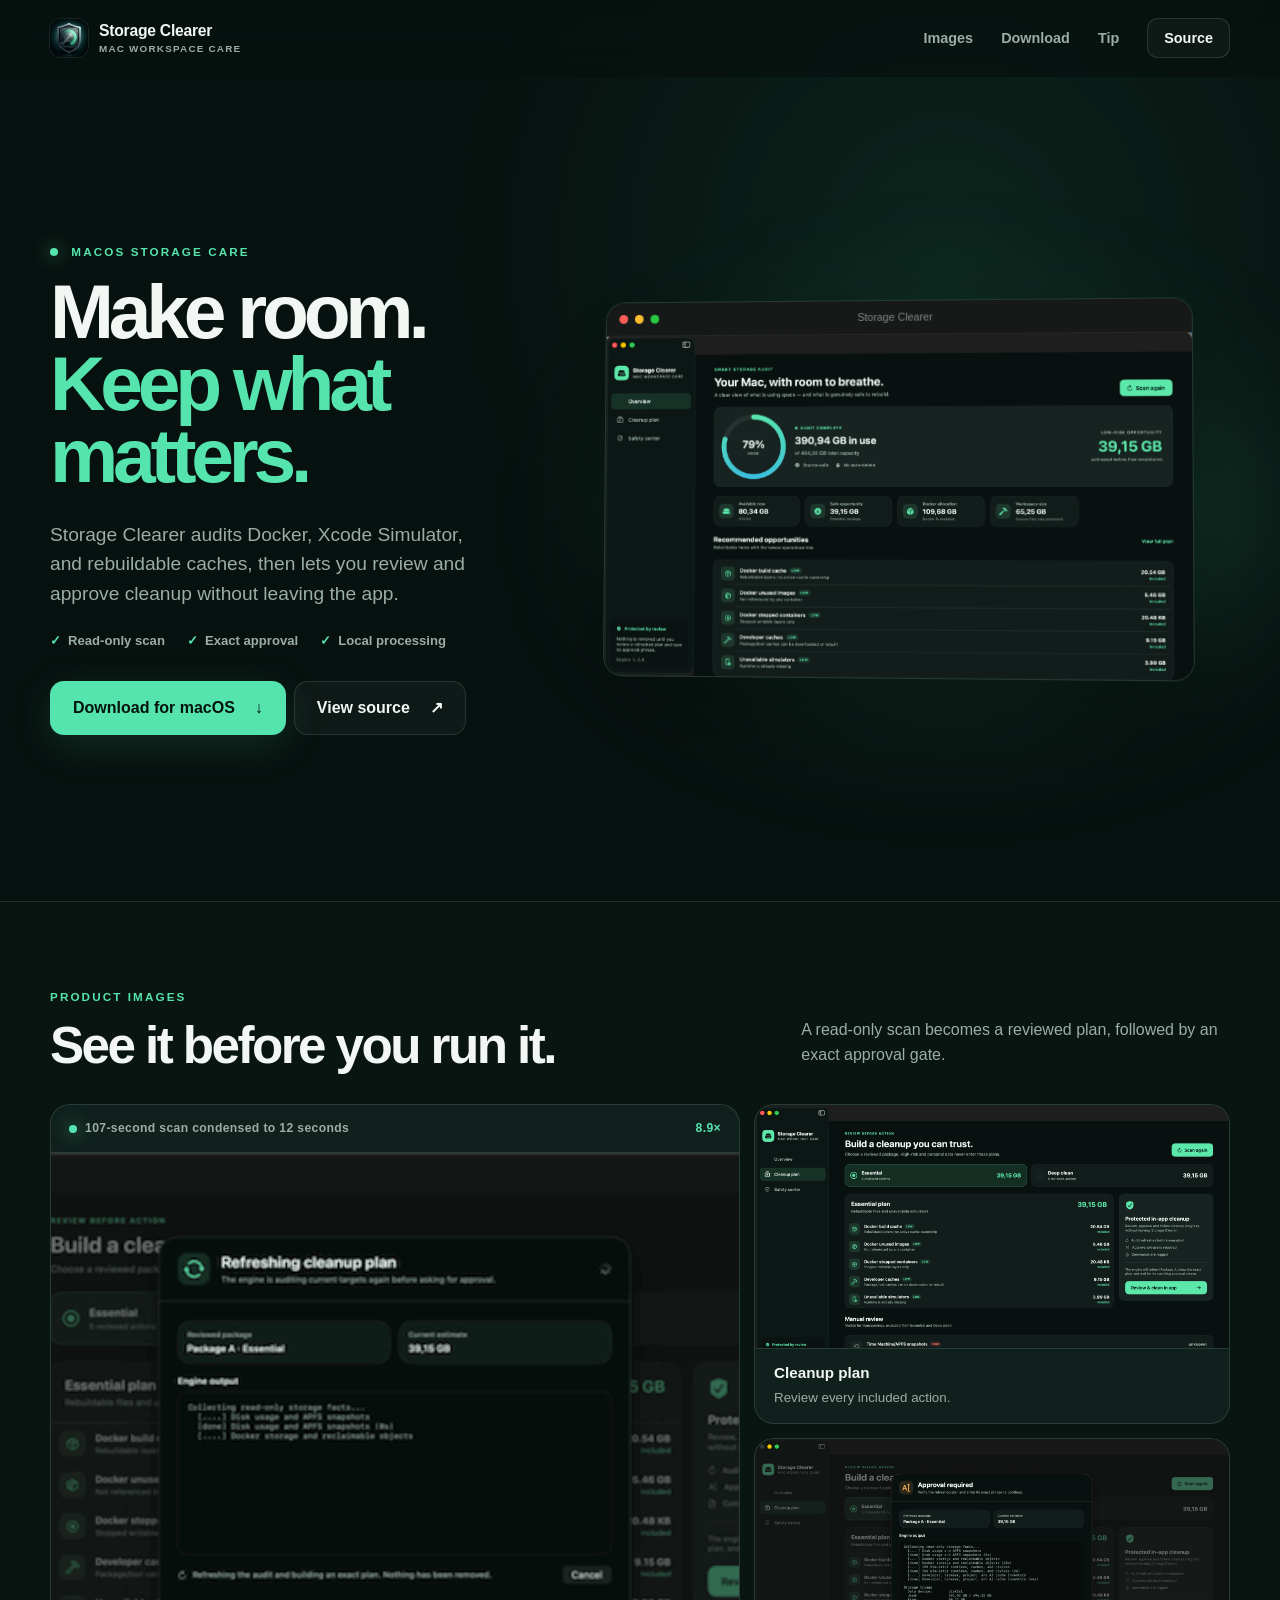
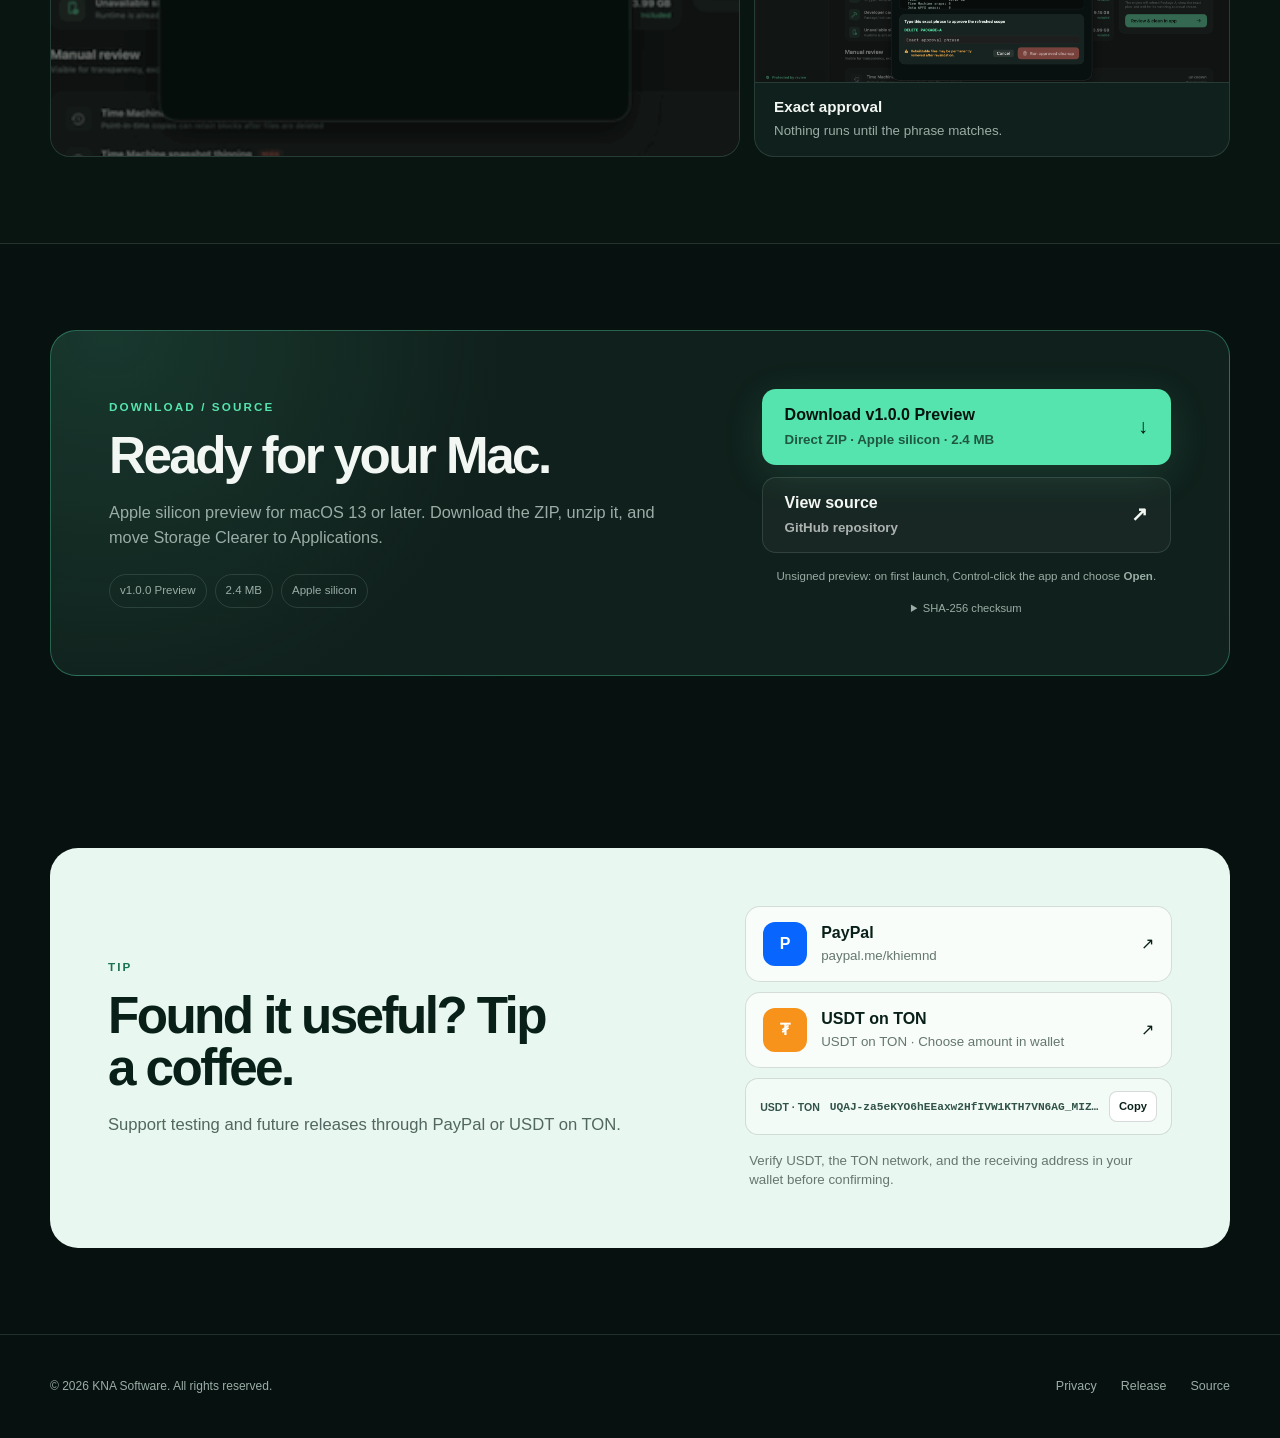
==== website/index.html @ 7b9a3109 "feat: add product site and release workflow" ====
<!doctype html>
<html lang="en">
  <head>
    <meta charset="utf-8">
    <meta name="viewport" content="width=device-width, initial-scale=1">
    <meta name="theme-color" content="#071310">
    <meta name="description" content="Storage Clearer audits Docker, Xcode Simulator, and rebuildable macOS caches, then lets you review and approve cleanup in the app.">
    <meta property="og:type" content="website">
    <meta property="og:title" content="Storage Clearer — Make room without guessing">
    <meta property="og:description" content="A safety-first storage audit and cleanup companion for macOS workspaces.">
    <meta property="og:image" content="https://clear.knasoftware.com/assets/og.png">
    <meta property="og:url" content="https://clear.knasoftware.com/">
    <meta name="twitter:card" content="summary_large_image">
    <title>Storage Clearer — Make room without guessing</title>
    <link rel="canonical" href="https://clear.knasoftware.com/">
    <link rel="icon" href="assets/app-icon.png">
    <link rel="manifest" href="site.webmanifest">
    <link rel="preload" href="assets/overview.png" as="image">
    <link rel="stylesheet" href="styles.css?v=20260827-5">
    <script src="config.js?v=20260827-4" defer></script>
    <script src="app.js?v=20260827-4" defer></script>
  </head>
  <body class="compact-page">
    <a class="skip-link" href="#main">Skip to content</a>

    <header class="site-header" data-header>
      <div class="nav shell">
        <a class="brand" href="#top" aria-label="Storage Clearer home"><img src="assets/app-icon.png" alt="" width="38" height="38"><span><strong>Storage Clearer</strong><small>Mac workspace care</small></span></a>
        <button class="nav-toggle" type="button" aria-expanded="false" aria-controls="site-menu" data-nav-toggle><span class="sr-only">Open navigation</span><span></span><span></span></button>
        <nav id="site-menu" class="site-menu" aria-label="Main navigation" data-nav-menu>
          <a href="#images">Images</a><a href="#download">Download</a><a href="#support">Tip</a>
          <a class="button button-small button-secondary" href="https://github.com/khiemnd777/storage-clearer" rel="noreferrer">Source</a>
        </nav>
      </div>
    </header>

    <main id="main">
      <section class="compact-hero shell" id="top">
        <div class="compact-hero-copy">
          <p class="eyebrow"><span class="status-dot"></span> macOS storage care</p>
          <h1>Make room.<br><span>Keep what matters.</span></h1>
          <p class="lede">Storage Clearer audits Docker, Xcode Simulator, and rebuildable caches, then lets you review and approve cleanup without leaving the app.</p>
          <ul class="trust-row" aria-label="Product highlights"><li>Read-only scan</li><li>Exact approval</li><li>Local processing</li></ul>
          <div class="hero-actions">
            <a class="button button-primary" href="https://github.com/khiemnd777/storage-clearer/releases/download/v1.0.0-preview.1/Storage-Clearer-1.0.0-arm64.zip" rel="noreferrer">Download for macOS <span aria-hidden="true">↓</span></a>
            <a class="button button-secondary" href="https://github.com/khiemnd777/storage-clearer" rel="noreferrer">View source <span aria-hidden="true">↗</span></a>
          </div>
        </div>
        <div class="hero-visual" aria-label="Storage Clearer overview screen">
          <div class="window-glow"></div>
          <figure class="app-window app-window-hero"><div class="window-bar" aria-hidden="true"><i></i><i></i><i></i><span>Storage Clearer</span></div><img src="assets/overview.png" alt="Storage Clearer overview showing disk use and low-risk cleanup opportunities" width="1800" height="1051"></figure>
        </div>
      </section>

      <section class="compact-section showcase-section" id="images">
        <div class="shell">
          <div class="compact-heading"><div><p class="eyebrow">Product images</p><h2>See it before you run it.</h2></div><p>A read-only scan becomes a reviewed plan, followed by an exact approval gate.</p></div>
          <div class="compact-gallery">
            <figure class="demo-card"><div class="demo-label"><span class="live-dot"></span> 107-second scan condensed to 12 seconds <b>8.9×</b></div><img src="assets/scan-demo.gif" alt="Accelerated Storage Clearer scan ending at the exact approval screen" width="640" height="374" loading="lazy"></figure>
            <button class="shot" type="button" data-lightbox="assets/cleanup-plan.png" aria-label="Open cleanup plan screenshot"><img src="assets/cleanup-plan.png" alt="Cleanup plan with reviewed actions and protected in-app cleanup" width="1800" height="1055" loading="lazy"><span><b>Cleanup plan</b><small>Review every included action.</small></span></button>
            <button class="shot" type="button" data-lightbox="assets/approval.png" aria-label="Open approval screen screenshot"><img src="assets/approval.png" alt="Approval dialog showing refreshed engine output and exact phrase requirement" width="1800" height="1055" loading="lazy"><span><b>Exact approval</b><small>Nothing runs until the phrase matches.</small></span></button>
          </div>
        </div>
      </section>

      <section class="compact-section shell" id="download">
        <div class="compact-download-card">
          <div><p class="eyebrow">Download / source</p><h2>Ready for your Mac.</h2><p>Apple silicon preview for macOS 13 or later. Download the ZIP, unzip it, and move Storage Clearer to Applications.</p><div class="release-meta"><span>v1.0.0 Preview</span><span>2.4 MB</span><span>Apple silicon</span></div></div>
          <div class="download-actions"><a class="button button-primary button-block is-disabled" href="#" aria-disabled="true" data-direct-download><span><b>Download for macOS</b><small>Direct ZIP</small></span><i aria-hidden="true">↓</i></a><a class="button button-secondary button-block" href="https://github.com/khiemnd777/storage-clearer" rel="noreferrer"><span><b>View source</b><small>GitHub repository</small></span><i aria-hidden="true">↗</i></a><p class="first-open-note">Unsigned preview: on first launch, Control-click the app and choose <strong>Open</strong>.</p><details class="checksum"><summary>SHA-256 checksum</summary><code data-release-note>fd975d9a8951edfec5269a036fd8e552ed09d7d2ef3e35318aec456c819e2e27</code></details></div>
        </div>
      </section>

      <section class="compact-section shell" id="support">
        <div class="support-card compact-support-card">
          <div><p class="eyebrow">Tip</p><h2>Found it useful? Tip a coffee.</h2><p>Support testing and future releases through PayPal or USDT on TON.</p></div>
          <div class="support-options"><a class="support-button is-disabled" href="#" aria-disabled="true" data-paypal><span class="support-logo paypal">P</span><span><b>PayPal</b><small>paypal.me/khiemnd</small></span><i>↗</i></a><a class="support-button is-disabled" href="#" aria-disabled="true" data-crypto><span class="support-logo crypto">₮</span><span><b>USDT on TON</b><small>Choose amount in wallet</small></span><i>↗</i></a><div class="wallet-panel" data-wallet-panel hidden><span data-wallet-label>USDT · TON</span><code data-wallet-address></code><button type="button" data-copy-wallet>Copy</button></div><small class="support-disclosure" data-support-note>Verify the asset, network, and receiving address before confirming.</small></div>
        </div>
      </section>
    </main>

    <footer class="site-footer"><div class="shell compact-footer"><p>© <span data-year></span> KNA Software. All rights reserved.</p><nav aria-label="Footer navigation"><a href="privacy.html">Privacy</a><a href="https://github.com/khiemnd777/storage-clearer/releases/tag/v1.0.0-preview.1" rel="noreferrer">Release</a><a href="https://github.com/khiemnd777/storage-clearer" rel="noreferrer">Source</a></nav></div></footer>
    <dialog class="lightbox" data-lightbox-dialog><button type="button" aria-label="Close image" data-lightbox-close>×</button><img src="assets/overview.png" alt="" data-lightbox-image></dialog>
  </body>
</html>
---- website/styles.css ----
:root {
  color-scheme: dark;
  --bg: #07110f;
  --bg-soft: #0b1815;
  --panel: #10201c;
  --panel-2: #132721;
  --line: rgba(169, 207, 193, .16);
  --line-bright: rgba(86, 229, 175, .34);
  --text: #f3f7f4;
  --muted: #9aada6;
  --green: #55e4ad;
  --green-dark: #092d22;
  --max: 1180px;
  --radius: 24px;
  --shadow: 0 36px 90px rgba(0, 0, 0, .45);
}
* { box-sizing: border-box; }
html { scroll-behavior: smooth; }
body { margin: 0; background: radial-gradient(circle at 78% 7%, rgba(38, 145, 108, .13), transparent 30rem), var(--bg); color: var(--text); font-family: Inter, ui-sans-serif, -apple-system, BlinkMacSystemFont, "SF Pro Display", "Segoe UI", sans-serif; font-size: 16px; line-height: 1.55; -webkit-font-smoothing: antialiased; }
a { color: inherit; text-decoration: none; }
img { display: block; max-width: 100%; height: auto; }
button, a { -webkit-tap-highlight-color: transparent; }
button { font: inherit; }
.shell { width: min(calc(100% - 40px), var(--max)); margin-inline: auto; }
.sr-only { position: absolute; width: 1px; height: 1px; overflow: hidden; clip: rect(0, 0, 0, 0); }
.skip-link { position: fixed; z-index: 100; top: 12px; left: 12px; padding: 10px 14px; background: var(--green); color: #04110d; transform: translateY(-150%); }
.skip-link:focus { transform: none; }

.site-header { position: sticky; z-index: 30; top: 0; border-bottom: 1px solid transparent; background: rgba(7, 17, 15, .72); backdrop-filter: blur(18px); transition: border-color .2s; }
.site-header.is-scrolled { border-color: var(--line); }
.nav { min-height: 76px; display: flex; align-items: center; justify-content: space-between; }
.brand { display: inline-flex; align-items: center; gap: 11px; }
.brand img { border-radius: 11px; box-shadow: 0 0 0 1px rgba(255, 255, 255, .08); }
.brand span { display: flex; flex-direction: column; line-height: 1.12; }
.brand strong { font-size: .98rem; letter-spacing: -.015em; }
.brand small { margin-top: 4px; color: var(--muted); font-size: .62rem; font-weight: 750; letter-spacing: .12em; text-transform: uppercase; }
.site-menu { display: flex; align-items: center; gap: 28px; color: var(--muted); font-size: .9rem; font-weight: 650; }
.site-menu > a:hover, .site-menu > a:focus-visible { color: var(--text); }
.nav-toggle { display: none; width: 42px; height: 42px; border: 1px solid var(--line); border-radius: 12px; background: var(--panel); }
.nav-toggle span:not(.sr-only) { display: block; width: 18px; height: 1px; margin: 5px auto; background: var(--text); }

.button { display: inline-flex; align-items: center; justify-content: center; gap: 20px; min-height: 54px; padding: 0 22px; border: 1px solid transparent; border-radius: 14px; font-weight: 760; transition: transform .18s, border-color .18s, background .18s; }
.button:hover { transform: translateY(-2px); }
.button-primary { background: var(--green); color: #05130e; box-shadow: 0 10px 40px rgba(85, 228, 173, .14); }
.button-primary:hover { background: #74efc0; }
.button-secondary { border-color: var(--line); background: rgba(255, 255, 255, .035); }
.button-secondary:hover { border-color: var(--line-bright); background: rgba(85, 228, 173, .06); }
.button-quiet { border-color: transparent; color: var(--muted); }
.button-quiet:hover { color: var(--text); }
.button-small { min-height: 40px; padding-inline: 16px; border-radius: 11px; color: var(--text); }
.button-block { width: 100%; justify-content: space-between; min-height: 76px; text-align: left; }
.button-block span { display: flex; flex-direction: column; }
.button-block small { margin-top: 3px; font-weight: 560; opacity: .67; }
.button-block i { font-size: 1.25rem; font-style: normal; }
.is-disabled { cursor: not-allowed; filter: saturate(.45); opacity: .6; }
.is-disabled:hover { transform: none; }

.hero { min-height: 760px; padding-block: 100px 90px; display: grid; grid-template-columns: .82fr 1.4fr; gap: 64px; align-items: center; }
.eyebrow { margin: 0 0 14px; color: var(--green); font-size: .73rem; font-weight: 820; letter-spacing: .18em; text-transform: uppercase; }
.status-dot, .live-dot { display: inline-block; width: 8px; height: 8px; margin-right: 8px; border-radius: 99px; background: var(--green); box-shadow: 0 0 18px rgba(85, 228, 173, .85); }
h1, h2, h3, p { text-wrap: pretty; }
h1 { max-width: 620px; margin: 0; font-size: clamp(3.7rem, 6.4vw, 6.6rem); line-height: .94; letter-spacing: -.068em; }
h1 span { color: var(--green); }
.lede { max-width: 580px; margin: 28px 0 0; color: var(--muted); font-size: clamp(1.08rem, 1.5vw, 1.24rem); }
.hero-actions { margin-top: 34px; display: flex; flex-wrap: wrap; align-items: center; gap: 8px; }
.trust-row { margin: 26px 0 0; padding: 0; display: flex; flex-wrap: wrap; gap: 22px; color: var(--muted); font-size: .82rem; font-weight: 650; list-style: none; }
.trust-row li::before { content: "✓"; margin-right: 7px; color: var(--green); }
.hero-visual { position: relative; min-width: 0; }
.window-glow { position: absolute; inset: 12% -6% -3% 10%; border-radius: 50%; background: rgba(64, 219, 164, .16); filter: blur(70px); }
.app-window { position: relative; overflow: hidden; border: 1px solid rgba(130, 195, 171, .22); border-radius: 20px; background: #0a1311; box-shadow: var(--shadow); }
.app-window-hero { transform: perspective(1100px) rotateY(-3deg) rotateX(1.5deg); }
.window-bar { height: 34px; display: flex; align-items: center; gap: 7px; padding: 0 13px; border-bottom: 1px solid rgba(255, 255, 255, .06); background: #171918; }
.window-bar i { width: 9px; height: 9px; border-radius: 50%; background: #fb5d57; }
.window-bar i:nth-child(2) { background: #febd2e; }
.window-bar i:nth-child(3) { background: #28c841; }
.window-bar span { flex: 1; margin-left: -48px; color: #7f8783; font-size: .67rem; text-align: center; }
.app-window img { width: 100%; }
.proof-card { position: absolute; right: -24px; bottom: -46px; width: 235px; padding: 19px 21px; display: flex; flex-direction: column; border: 1px solid var(--line-bright); border-radius: 18px; background: rgba(15, 35, 29, .92); box-shadow: 0 25px 55px rgba(0, 0, 0, .45); backdrop-filter: blur(15px); }
.proof-card small { color: var(--muted); font-size: .7rem; font-weight: 750; text-transform: uppercase; letter-spacing: .12em; }
.proof-card strong { color: var(--green); font-size: 2rem; letter-spacing: -.045em; }
.proof-card span { color: var(--muted); font-size: .7rem; }

.signal-strip { border-block: 1px solid var(--line); background: rgba(255, 255, 255, .018); }
.signal-grid { display: grid; grid-template-columns: repeat(4, 1fr); }
.signal-grid > div { min-height: 126px; padding: 28px; display: flex; flex-direction: column; justify-content: center; border-right: 1px solid var(--line); }
.signal-grid > div:first-child { border-left: 1px solid var(--line); }
.signal-grid strong { color: var(--green); font-size: 1.65rem; letter-spacing: -.04em; }
.signal-grid span { color: var(--muted); font-size: .8rem; }

.section { padding-block: 110px; }
.section-heading { max-width: 720px; margin-bottom: 44px; }
.section-heading h2, .safety-copy h2, .download-card h2, .support-card h2 { margin: 0; font-size: clamp(2.25rem, 4vw, 4rem); line-height: 1.03; letter-spacing: -.052em; }
.section-heading > p:last-child, .safety-copy > p, .download-copy > p, .support-card > div > p:last-child { margin: 18px 0 0; color: var(--muted); font-size: 1.04rem; }
.split-heading { max-width: none; display: grid; grid-template-columns: 1fr .68fr; gap: 64px; align-items: end; }
.split-heading > p { margin: 0 0 7px; color: var(--muted); }

.demo-section { padding-top: 120px; }
.demo-frame { margin: 0; position: relative; overflow: hidden; border: 1px solid var(--line); border-radius: var(--radius); background: var(--panel); box-shadow: var(--shadow); }
.demo-frame > img { width: 100%; aspect-ratio: 16 / 9; object-fit: cover; image-rendering: auto; }
.demo-label { padding: 14px 18px; display: flex; align-items: center; border-bottom: 1px solid var(--line); color: var(--muted); font-size: .76rem; font-weight: 720; letter-spacing: .03em; }
.demo-label b { margin-left: auto; color: var(--green); }
.demo-frame figcaption { padding: 14px 18px; color: var(--muted); font-size: .75rem; }

.steps { display: grid; grid-template-columns: repeat(4, 1fr); border-block: 1px solid var(--line); }
.steps article { position: relative; min-height: 310px; padding: 30px 25px; border-right: 1px solid var(--line); }
.steps article:first-child { border-left: 1px solid var(--line); }
.steps article > span { position: absolute; top: 24px; right: 22px; color: #5d6f68; font: 700 .7rem ui-monospace, monospace; }
.line-icon { width: 48px; height: 48px; display: grid; place-items: center; border: 1px solid var(--line-bright); border-radius: 14px; color: var(--green); font: 500 1.22rem ui-monospace, monospace; }
.steps h3 { margin: 58px 0 10px; font-size: 1.25rem; letter-spacing: -.025em; }
.steps p { margin: 0; color: var(--muted); font-size: .88rem; }

.gallery-section { border-block: 1px solid var(--line); background: #091511; }
.gallery { display: grid; grid-template-columns: repeat(2, 1fr); gap: 20px; }
.shot { margin: 0; padding: 0; overflow: hidden; display: block; border: 1px solid var(--line); border-radius: 20px; background: var(--panel); color: var(--text); text-align: left; cursor: zoom-in; transition: transform .2s, border-color .2s; }
.shot:hover { transform: translateY(-3px); border-color: var(--line-bright); }
.shot-wide { grid-column: 1 / -1; }
.shot img { width: 100%; aspect-ratio: 1.7; object-fit: cover; object-position: top left; }
.shot-wide img { aspect-ratio: 2.06; }
.shot > span { padding: 16px 19px 18px; display: flex; flex-direction: column; border-top: 1px solid var(--line); }
.shot b { font-size: .95rem; }
.shot small { margin-top: 3px; color: var(--muted); }
.lightbox { width: min(94vw, 1500px); max-width: none; max-height: 94vh; padding: 0; overflow: visible; border: 1px solid var(--line-bright); border-radius: 18px; background: #06100d; box-shadow: var(--shadow); }
.lightbox::backdrop { background: rgba(0, 0, 0, .84); backdrop-filter: blur(8px); }
.lightbox img { max-height: 90vh; margin: auto; border-radius: 17px; }
.lightbox button { position: absolute; z-index: 2; top: -14px; right: -14px; width: 38px; height: 38px; border: 1px solid var(--line); border-radius: 99px; background: var(--text); color: #07110f; cursor: pointer; }

.safety-section { display: grid; grid-template-columns: .78fr 1fr; gap: 90px; align-items: center; }
.text-link { display: inline-block; margin-top: 28px; color: var(--green); font-weight: 750; }
.text-link span { margin-left: 7px; }
.exclusion-panel { padding: 32px; border: 1px solid var(--line); border-radius: var(--radius); background: linear-gradient(145deg, var(--panel-2), var(--panel)); }
.exclusion-panel > p { margin: 0 0 20px; color: var(--muted); font-size: .74rem; font-weight: 780; letter-spacing: .12em; text-transform: uppercase; }
.exclusion-panel ul { margin: 0; padding: 0; list-style: none; }
.exclusion-panel li { padding: 14px 0; display: flex; gap: 13px; align-items: center; border-top: 1px solid var(--line); font-weight: 650; }
.exclusion-panel li span { width: 25px; height: 25px; display: grid; place-items: center; flex: 0 0 25px; border-radius: 8px; background: var(--green-dark); color: var(--green); }

.download-card { padding: clamp(30px, 5vw, 64px); display: grid; grid-template-columns: 1fr .72fr; gap: 90px; align-items: center; border: 1px solid var(--line-bright); border-radius: 28px; background: radial-gradient(circle at 5% 0%, rgba(85, 228, 173, .12), transparent 25rem), var(--panel); }
.requirements { margin: 28px 0 0; padding: 0; display: flex; flex-wrap: wrap; gap: 8px; list-style: none; }
.requirements li { padding: 7px 11px; border: 1px solid var(--line); border-radius: 99px; color: var(--muted); font-size: .73rem; }
.download-actions { display: grid; gap: 12px; }
.release-note { margin: 4px 0 0; overflow-wrap: anywhere; color: var(--muted); font-size: .72rem; text-align: center; }
.channel-note { display: grid; grid-template-columns: repeat(2, 1fr); gap: 1px; margin: 20px 0 0; overflow: hidden; border: 1px solid var(--line); border-radius: 18px; background: var(--line); }
.channel-note > div { padding: 22px 25px; display: flex; flex-direction: column; background: var(--bg-soft); }
.channel-note b { font-size: .82rem; }
.channel-note span { margin-top: 4px; color: var(--muted); font-size: .76rem; }

.support-section { padding-top: 30px; }
.support-card { padding: clamp(30px, 5vw, 64px); display: grid; grid-template-columns: 1fr .78fr; gap: 90px; align-items: center; border-radius: 28px; background: #e8f7ef; color: #092018; }
.support-card .eyebrow { color: #167351; }
.support-card > div > p:last-child { color: #51675f; }
.support-options { display: grid; gap: 10px; }
.support-button { min-height: 76px; padding: 12px 17px; display: grid; grid-template-columns: 45px 1fr auto; gap: 13px; align-items: center; border: 1px solid rgba(6, 34, 25, .14); border-radius: 15px; background: rgba(255, 255, 255, .68); transition: transform .18s, background .18s; }
.support-button:hover { transform: translateY(-2px); background: #fff; }
.support-logo { width: 44px; height: 44px; display: grid; place-items: center; border-radius: 12px; color: white; font-weight: 850; }
.paypal { background: #0866ff; }
.crypto { background: #f7931a; }
.support-button > span:nth-child(2) { display: flex; flex-direction: column; }
.support-button small { color: #65776f; }
.support-button i { font-style: normal; }
.wallet-panel { padding: 12px 14px; display: grid; grid-template-columns: auto 1fr auto; gap: 10px; align-items: center; border: 1px solid rgba(6, 34, 25, .14); border-radius: 13px; background: rgba(255, 255, 255, .48); }
.wallet-panel[hidden] { display: none; }
.wallet-panel > span { color: #315348; font-size: .66rem; font-weight: 800; white-space: nowrap; }
.wallet-panel code { min-width: 0; overflow: hidden; color: #315348; font: 600 .7rem ui-monospace, "SFMono-Regular", monospace; text-overflow: ellipsis; white-space: nowrap; }
.wallet-panel button { padding: 6px 9px; border: 1px solid rgba(6, 34, 25, .16); border-radius: 8px; background: #fff; color: #092018; font-size: .7rem; font-weight: 760; cursor: pointer; }
.support-disclosure { padding: 7px 4px 0; color: #65776f; line-height: 1.4; }

.faq-section { display: grid; grid-template-columns: .56fr 1fr; gap: 100px; }
.faq-list { border-top: 1px solid var(--line); }
.faq-list details { border-bottom: 1px solid var(--line); }
.faq-list summary { padding: 24px 40px 24px 0; position: relative; font-size: 1.02rem; font-weight: 710; cursor: pointer; list-style: none; }
.faq-list summary::-webkit-details-marker { display: none; }
.faq-list summary::after { content: "+"; position: absolute; right: 4px; color: var(--green); font-size: 1.45rem; font-weight: 400; }
.faq-list details[open] summary::after { content: "−"; }
.faq-list details p { margin: -4px 60px 24px 0; color: var(--muted); }

.site-footer { padding-block: 42px; border-top: 1px solid var(--line); }
.footer-grid { display: grid; grid-template-columns: 1fr auto 1fr; gap: 30px; align-items: center; }
.footer-grid nav { display: flex; gap: 24px; color: var(--muted); font-size: .82rem; }
.footer-grid p { justify-self: end; color: var(--muted); font-size: .72rem; }
.legal { max-width: 840px; padding-block: 110px; }
.legal h1 { max-width: 760px; font-size: clamp(3rem, 7vw, 5.8rem); }
.legal-lede { margin: 22px 0 70px; color: var(--muted); }
.legal section { padding: 28px 0; border-top: 1px solid var(--line); }
.legal section h2 { margin: 0 0 10px; font-size: 1.35rem; }
.legal section p { margin: 0; color: var(--muted); }

/* Compact commercial landing */
.compact-page { background: radial-gradient(circle at 74% 8%, rgba(38, 145, 108, .15), transparent 31rem), var(--bg); }
.compact-hero { min-height: calc(100vh - 76px); padding-block: 68px; display: grid; grid-template-columns: .88fr 1.32fr; gap: 64px; align-items: center; }
.compact-hero h1 { font-size: clamp(3.8rem, 6vw, 5.8rem); }
.compact-hero .hero-actions { margin-top: 30px; }
.compact-hero .trust-row { margin-top: 22px; }
.compact-hero .hero-visual { align-self: center; }
.compact-section { padding-block: 86px; }
.showcase-section { border-block: 1px solid var(--line); background: #091511; }
.compact-heading { margin-bottom: 32px; display: grid; grid-template-columns: 1fr .62fr; gap: 60px; align-items: end; }
.compact-heading h2, .compact-download-card h2, .compact-support-card h2 { margin: 0; font-size: clamp(2.3rem, 4vw, 3.8rem); line-height: 1.02; letter-spacing: -.05em; }
.compact-heading > p { margin: 0 0 5px; color: var(--muted); }
.compact-gallery { display: grid; grid-template-columns: 1.45fr 1fr; gap: 14px; }
.demo-card { grid-row: span 2; margin: 0; overflow: hidden; border: 1px solid var(--line); border-radius: 20px; background: var(--panel); }
.demo-card > img { width: 100%; height: 100%; min-height: 410px; object-fit: cover; }
.compact-gallery .shot { display: grid; grid-template-columns: 1fr; }
.compact-gallery .shot img { aspect-ratio: 1.95; }
.compact-gallery .shot > span { padding-block: 12px 14px; }
.compact-download-card { padding: clamp(30px, 5vw, 58px); display: grid; grid-template-columns: 1fr .72fr; gap: 84px; align-items: center; border: 1px solid var(--line-bright); border-radius: 26px; background: radial-gradient(circle at 5% 0%, rgba(85, 228, 173, .12), transparent 25rem), var(--panel); }
.compact-download-card > div:first-child > p:last-of-type { max-width: 620px; margin: 18px 0 0; color: var(--muted); font-size: 1.02rem; }
.release-meta { margin-top: 24px; display: flex; flex-wrap: wrap; gap: 8px; }
.release-meta span { padding: 7px 10px; border: 1px solid var(--line); border-radius: 99px; color: var(--muted); font-size: .72rem; }
.first-open-note { margin: 3px 4px 0; color: var(--muted); font-size: .72rem; text-align: center; }
.checksum { margin-top: 2px; color: var(--muted); font-size: .7rem; text-align: center; }
.checksum summary { cursor: pointer; }
.checksum code { margin-top: 8px; display: block; overflow-wrap: anywhere; color: #71857d; font-size: .62rem; }
.compact-support-card { padding: clamp(30px, 5vw, 58px); }
.compact-support-card h2 { max-width: 580px; }
.compact-support-card > div > p:last-child { max-width: 560px; }
.compact-footer { display: flex; align-items: center; justify-content: space-between; }
.compact-footer p { margin: 0; color: var(--muted); font-size: .75rem; }
.compact-footer nav { display: flex; gap: 24px; color: var(--muted); font-size: .78rem; }

@media (max-width: 960px) {
  .hero { min-height: auto; padding-top: 74px; grid-template-columns: 1fr; }
  .hero-copy { max-width: 720px; }
  .hero-visual { width: min(92%, 780px); margin: 10px auto 20px; }
  .steps { grid-template-columns: repeat(2, 1fr); }
  .steps article:nth-child(3) { border-left: 1px solid var(--line); }
  .safety-section, .download-card, .support-card, .faq-section { grid-template-columns: 1fr; gap: 48px; }
  .footer-grid { grid-template-columns: 1fr auto; }
  .footer-grid p { grid-column: 1 / -1; justify-self: start; }
  .compact-hero { min-height: auto; grid-template-columns: 1fr; }
  .compact-hero-copy { max-width: 720px; }
  .compact-gallery { grid-template-columns: 1fr 1fr; }
  .demo-card { grid-column: 1 / -1; grid-row: auto; }
  .demo-card > img { min-height: 0; aspect-ratio: 16 / 9; }
  .compact-download-card { grid-template-columns: 1fr; gap: 42px; }
}
@media (max-width: 720px) {
  .shell { width: min(calc(100% - 28px), var(--max)); }
  .nav { min-height: 68px; }
  .nav-toggle { display: block; }
  .site-menu { position: absolute; top: 68px; left: 14px; right: 14px; padding: 20px; display: none; flex-direction: column; align-items: stretch; gap: 8px; border: 1px solid var(--line); border-radius: 16px; background: rgba(10, 25, 21, .98); box-shadow: var(--shadow); }
  .site-menu.is-open { display: flex; }
  .site-menu > a { padding: 10px 4px; }
  .hero { padding-block: 64px 66px; gap: 48px; }
  h1 { font-size: clamp(3.1rem, 16vw, 5rem); }
  .hero-actions { align-items: stretch; flex-direction: column; }
  .button-quiet { justify-content: flex-start; padding-inline: 8px; }
  .proof-card { right: 10px; bottom: -58px; width: 195px; }
  .signal-grid { grid-template-columns: repeat(2, 1fr); }
  .signal-grid > div { min-height: 105px; padding: 20px; border-bottom: 1px solid var(--line); }
  .section { padding-block: 76px; }
  .split-heading { grid-template-columns: 1fr; gap: 16px; }
  .steps { grid-template-columns: 1fr; }
  .steps article, .steps article:nth-child(3) { min-height: auto; padding: 24px; border-left: 1px solid var(--line); border-bottom: 1px solid var(--line); }
  .steps h3 { margin-top: 28px; }
  .gallery { grid-template-columns: 1fr; }
  .shot-wide { grid-column: auto; }
  .shot-wide img, .shot img { aspect-ratio: 1.55; }
  .channel-note { grid-template-columns: 1fr; }
  .download-card, .support-card { padding: 28px 20px; }
  .support-section { padding-top: 0; }
  .wallet-panel { grid-template-columns: 1fr auto; }
  .wallet-panel > span { grid-column: 1 / -1; }
  .faq-section { gap: 10px; }
  .footer-grid { grid-template-columns: 1fr; }
  .footer-grid p { grid-column: auto; }
  .compact-hero { padding-block: 56px 68px; gap: 52px; }
  .compact-hero h1 { font-size: clamp(3.1rem, 15vw, 4.7rem); }
  .compact-hero .hero-actions { align-items: stretch; }
  .compact-hero .hero-actions .button { justify-content: center; }
  .compact-section { padding-block: 62px; }
  .compact-heading { grid-template-columns: 1fr; gap: 12px; }
  .compact-gallery { grid-template-columns: 1fr; }
  .demo-card { grid-column: auto; }
  .compact-download-card { padding: 28px 20px; }
  .compact-support-card { padding: 28px 20px; }
  .compact-footer { align-items: flex-start; flex-direction: column; gap: 14px; }
}
@media (prefers-reduced-motion: reduce) { html { scroll-behavior: auto; } *, *::before, *::after { scroll-behavior: auto !important; transition: none !important; } }
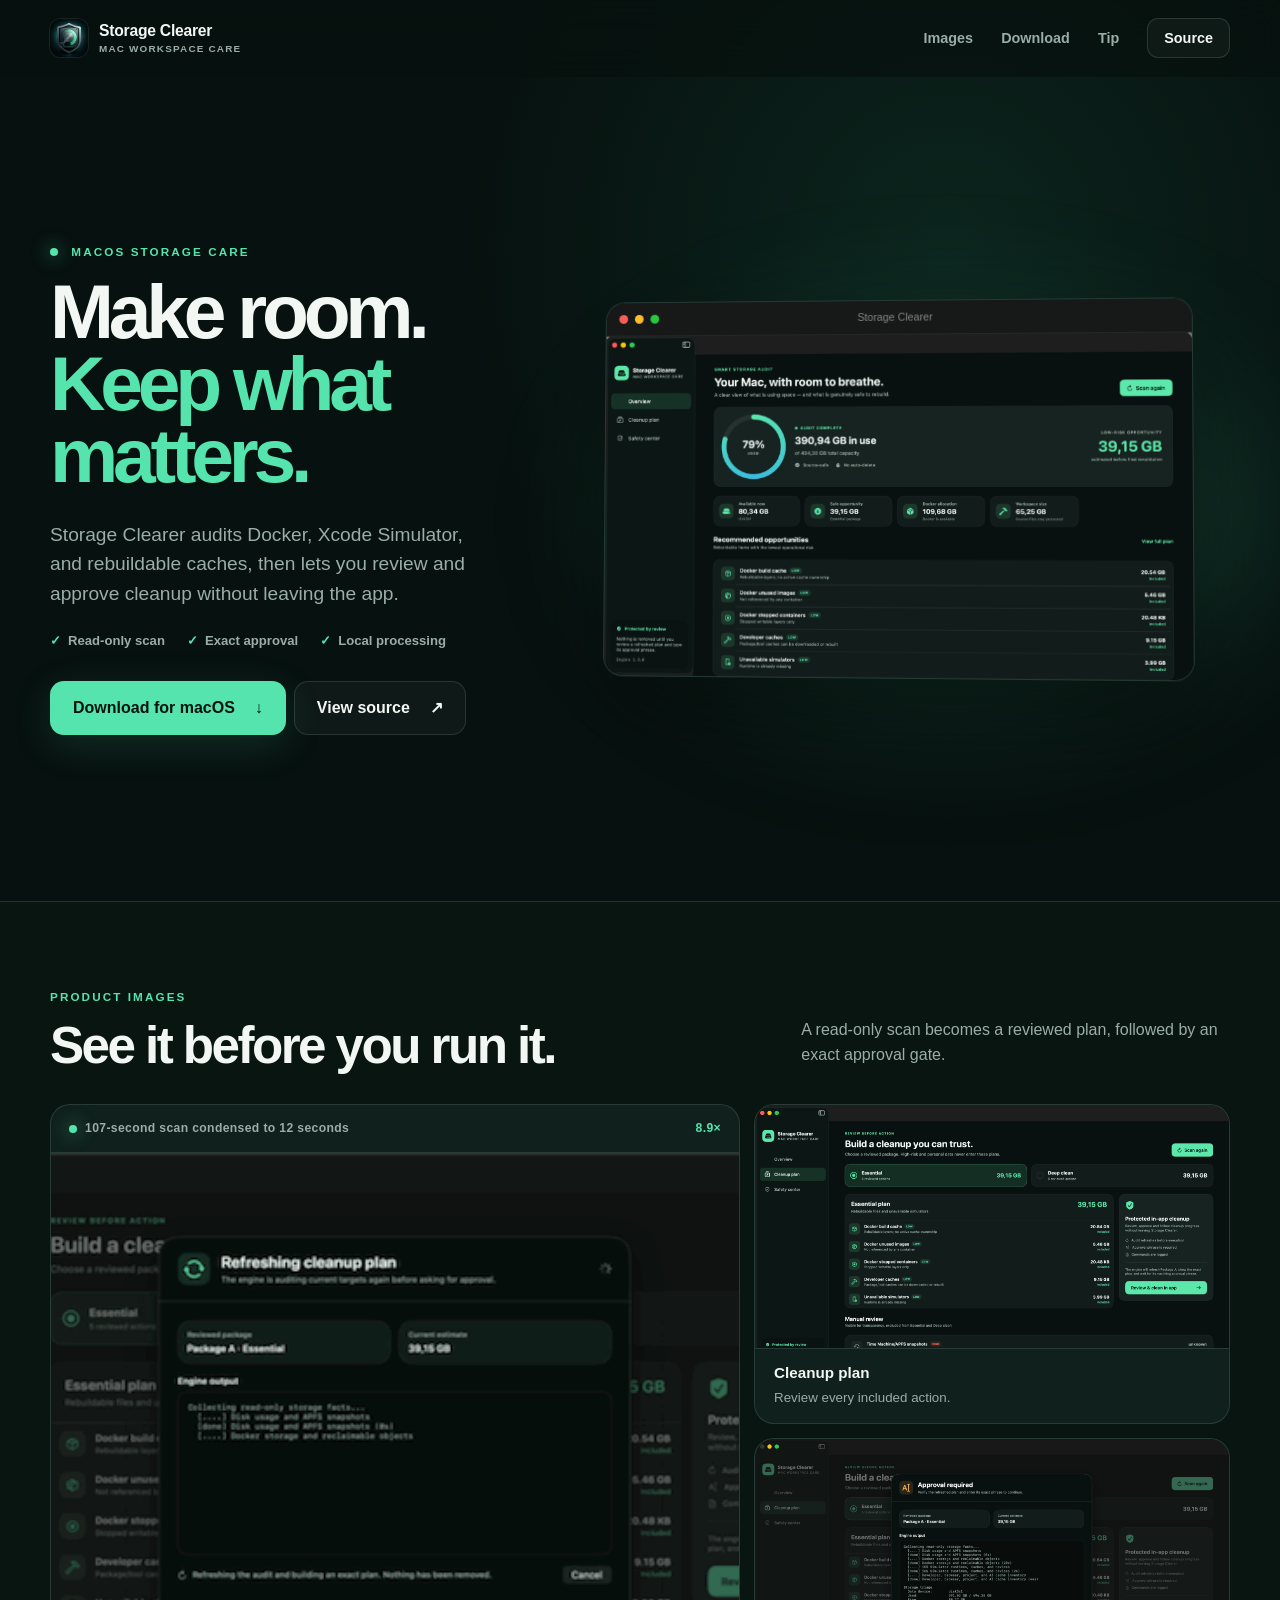
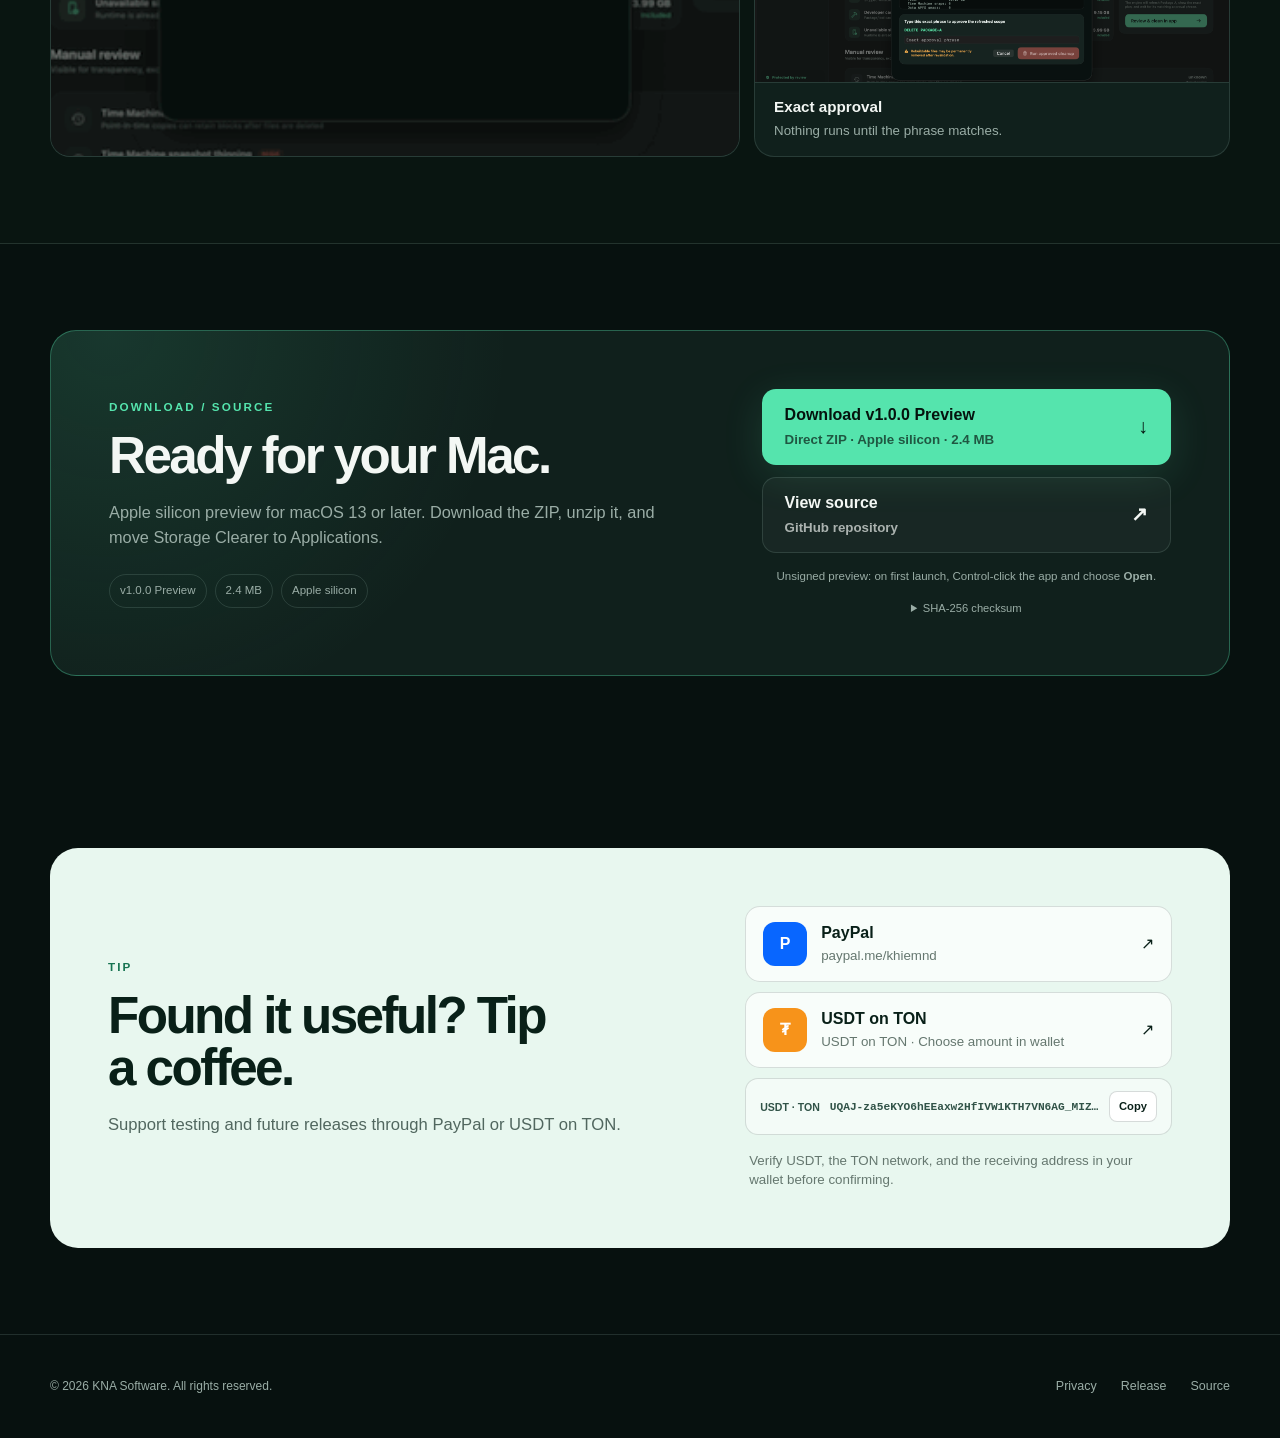
==== commit ce5cd6a3: "feat: prepare Storage Clearer broadcast campaign" ====
--- a/website/index.html
+++ b/website/index.html
@@ -5,18 +5,73 @@
     <meta name="viewport" content="width=device-width, initial-scale=1">
     <meta name="theme-color" content="#071310">
     <meta name="description" content="Storage Clearer audits Docker, Xcode Simulator, and rebuildable macOS caches, then lets you review and approve cleanup in the app.">
+    <meta name="robots" content="index,follow,max-image-preview:large">
+    <meta name="application-name" content="Storage Clearer">
     <meta property="og:type" content="website">
+    <meta property="og:site_name" content="Storage Clearer">
     <meta property="og:title" content="Storage Clearer — Make room without guessing">
     <meta property="og:description" content="A safety-first storage audit and cleanup companion for macOS workspaces.">
     <meta property="og:image" content="https://clear.knasoftware.com/assets/og.png">
+    <meta property="og:image:secure_url" content="https://clear.knasoftware.com/assets/og.png">
+    <meta property="og:image:width" content="1200">
+    <meta property="og:image:height" content="630">
+    <meta property="og:image:alt" content="Storage Clearer showing safe cleanup opportunities on macOS">
     <meta property="og:url" content="https://clear.knasoftware.com/">
     <meta name="twitter:card" content="summary_large_image">
+    <meta name="twitter:title" content="Storage Clearer — Make room without guessing">
+    <meta name="twitter:description" content="Audit Docker, Xcode Simulator, and rebuildable caches before approving cleanup.">
+    <meta name="twitter:image" content="https://clear.knasoftware.com/assets/og.png">
     <title>Storage Clearer — Make room without guessing</title>
     <link rel="canonical" href="https://clear.knasoftware.com/">
     <link rel="icon" href="assets/app-icon.png">
     <link rel="manifest" href="site.webmanifest">
     <link rel="preload" href="assets/overview.png" as="image">
     <link rel="stylesheet" href="styles.css?v=20260827-5">
+    <script type="application/ld+json">
+      {
+        "@context": "https://schema.org",
+        "@graph": [
+          {
+            "@type": "WebSite",
+            "@id": "https://clear.knasoftware.com/#website",
+            "url": "https://clear.knasoftware.com/",
+            "name": "Storage Clearer",
+            "publisher": { "@id": "https://clear.knasoftware.com/#organization" }
+          },
+          {
+            "@type": "Organization",
+            "@id": "https://clear.knasoftware.com/#organization",
+            "name": "KNA Software",
+            "url": "https://knasoftware.com/",
+            "logo": "https://clear.knasoftware.com/assets/app-icon.png"
+          },
+          {
+            "@type": "SoftwareApplication",
+            "@id": "https://clear.knasoftware.com/#app",
+            "name": "Storage Clearer",
+            "description": "A safety-first storage audit and cleanup companion for macOS developer workspaces.",
+            "url": "https://clear.knasoftware.com/",
+            "downloadUrl": "https://github.com/khiemnd777/storage-clearer/releases/download/v1.0.0-preview.1/Storage-Clearer-1.0.0-arm64.zip",
+            "sameAs": "https://github.com/khiemnd777/storage-clearer",
+            "operatingSystem": "macOS 13 or later",
+            "applicationCategory": "UtilitiesApplication",
+            "softwareVersion": "1.0.0 Preview",
+            "image": "https://clear.knasoftware.com/assets/og.png",
+            "screenshot": [
+              "https://clear.knasoftware.com/assets/overview.png",
+              "https://clear.knasoftware.com/assets/cleanup-plan.png",
+              "https://clear.knasoftware.com/assets/approval.png"
+            ],
+            "author": { "@id": "https://clear.knasoftware.com/#organization" },
+            "offers": {
+              "@type": "Offer",
+              "price": "0",
+              "priceCurrency": "USD"
+            }
+          }
+        ]
+      }
+    </script>
     <script src="config.js?v=20260827-4" defer></script>
     <script src="app.js?v=20260827-4" defer></script>
   </head>
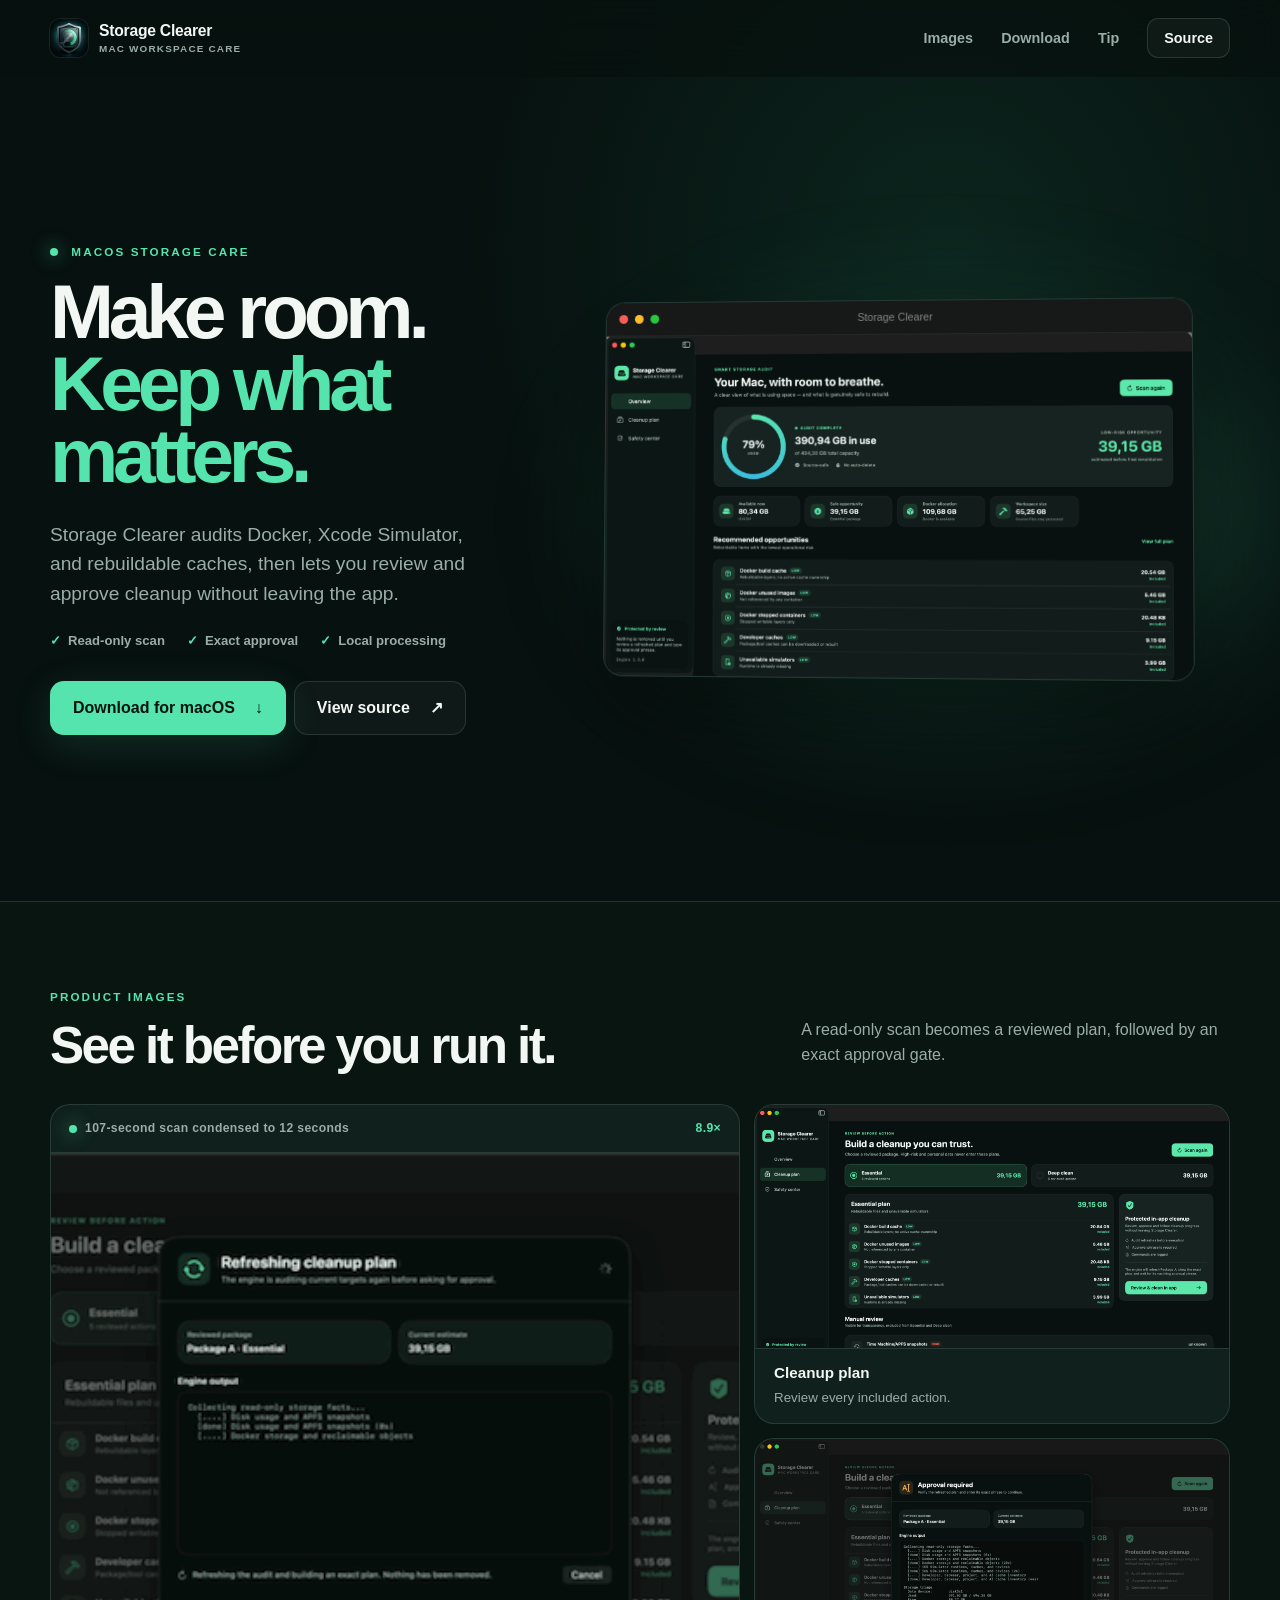
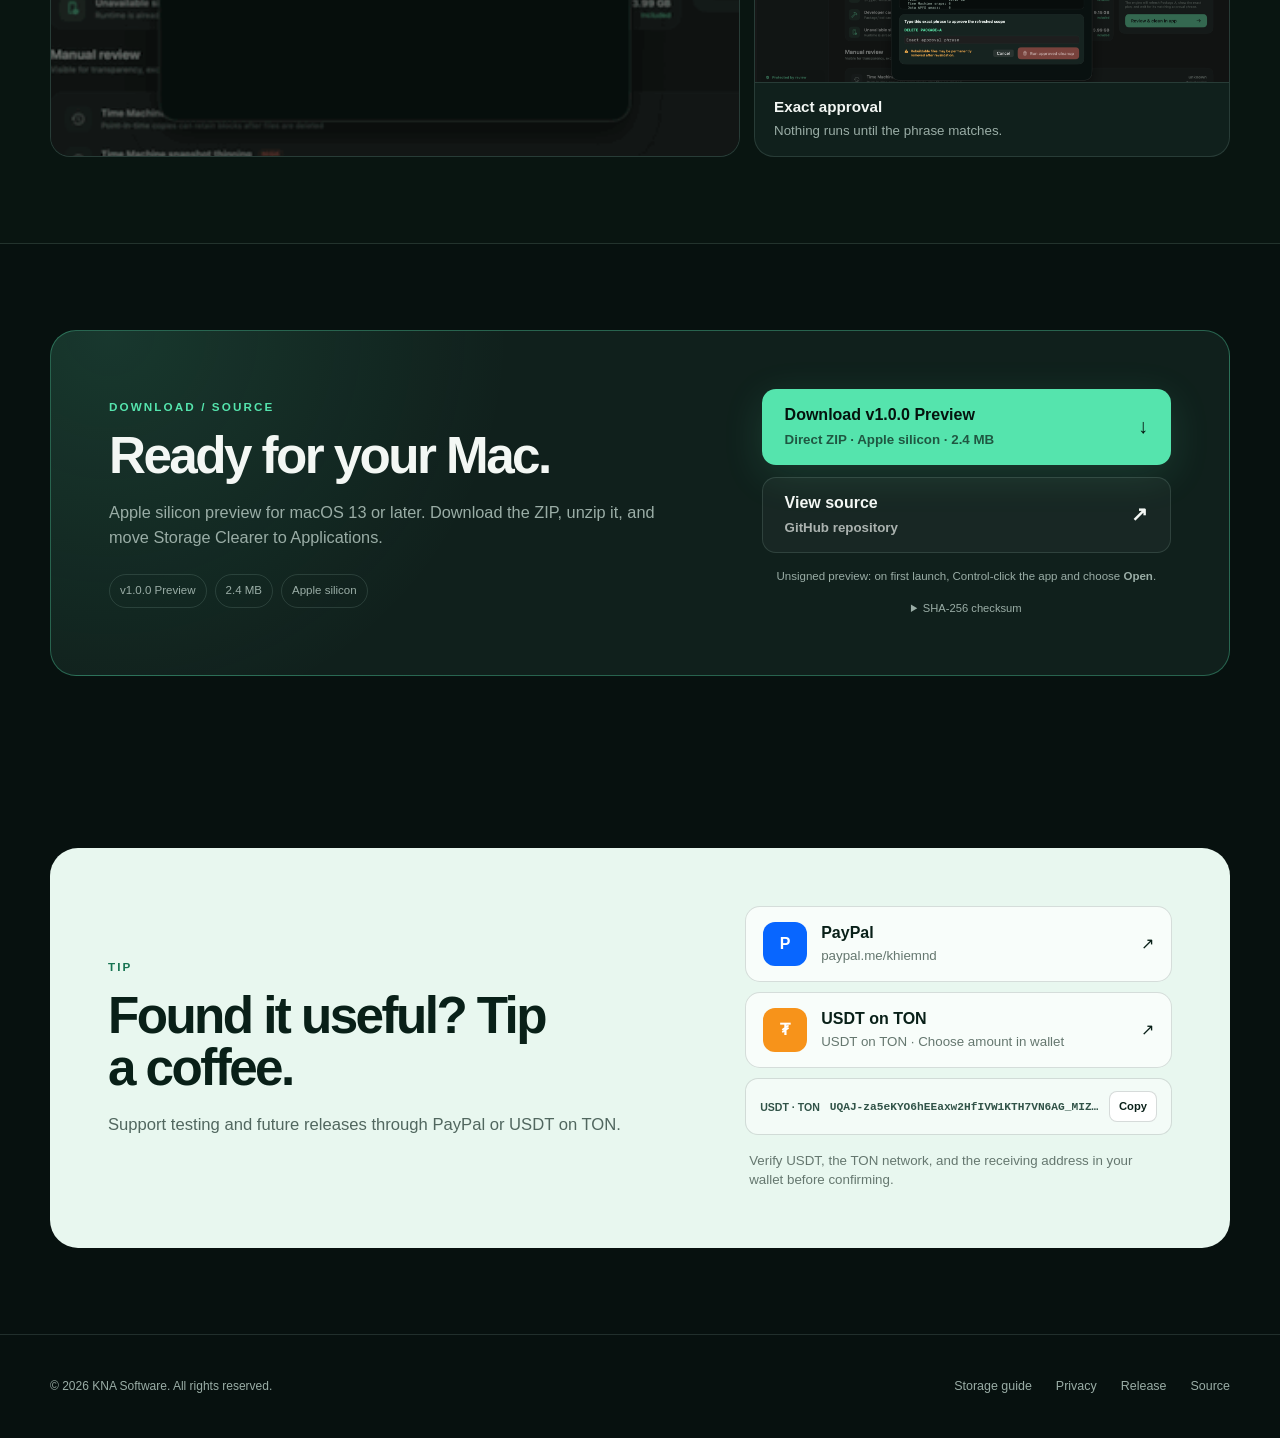
==== commit 7d79d08b: "feat: publish Storage Clearer technical guide" ====
--- a/website/index.html
+++ b/website/index.html
@@ -6,6 +6,7 @@
     <meta name="theme-color" content="#071310">
     <meta name="description" content="Storage Clearer audits Docker, Xcode Simulator, and rebuildable macOS caches, then lets you review and approve cleanup in the app.">
     <meta name="robots" content="index,follow,max-image-preview:large">
+    <meta name="google-site-verification" content="z7iDNkGINAfEEmyWA6YC1tLknG0y4DRTtWi2ebbl8E8">
     <meta name="application-name" content="Storage Clearer">
     <meta property="og:type" content="website">
     <meta property="og:site_name" content="Storage Clearer">
@@ -133,7 +134,7 @@
       </section>
     </main>
 
-    <footer class="site-footer"><div class="shell compact-footer"><p>© <span data-year></span> KNA Software. All rights reserved.</p><nav aria-label="Footer navigation"><a href="privacy.html">Privacy</a><a href="https://github.com/khiemnd777/storage-clearer/releases/tag/v1.0.0-preview.1" rel="noreferrer">Release</a><a href="https://github.com/khiemnd777/storage-clearer" rel="noreferrer">Source</a></nav></div></footer>
+    <footer class="site-footer"><div class="shell compact-footer"><p>© <span data-year></span> KNA Software. All rights reserved.</p><nav aria-label="Footer navigation"><a href="guides/docker-xcode-system-data.html">Storage guide</a><a href="privacy.html">Privacy</a><a href="https://github.com/khiemnd777/storage-clearer/releases/tag/v1.0.0-preview.1" rel="noreferrer">Release</a><a href="https://github.com/khiemnd777/storage-clearer" rel="noreferrer">Source</a></nav></div></footer>
     <dialog class="lightbox" data-lightbox-dialog><button type="button" aria-label="Close image" data-lightbox-close>×</button><img src="assets/overview.png" alt="" data-lightbox-image></dialog>
   </body>
 </html>
--- a/website/styles.css
+++ b/website/styles.css
@@ -215,6 +215,38 @@
 .compact-footer { display: flex; align-items: center; justify-content: space-between; }
 .compact-footer p { margin: 0; color: var(--muted); font-size: .75rem; }
 .compact-footer nav { display: flex; gap: 24px; color: var(--muted); font-size: .78rem; }
+
+.article-nav { display: flex; align-items: center; gap: 28px; color: var(--muted); font-size: .84rem; font-weight: 700; }
+.article-nav a:hover { color: var(--accent); }
+.article-shell { width: min(900px, calc(100% - 40px)); margin: 0 auto; padding: 80px 0 110px; }
+.article-hero { padding-bottom: 52px; }
+.article-hero h1 { max-width: 820px; margin: 12px 0 22px; font-size: clamp(3rem, 7vw, 5.9rem); line-height: .93; letter-spacing: -.065em; }
+.article-deck { max-width: 760px; color: var(--muted); font-size: clamp(1.1rem, 2vw, 1.35rem); line-height: 1.55; }
+.article-meta { display: flex; flex-wrap: wrap; gap: 10px 24px; margin-top: 28px; color: #789087; font: 700 .7rem ui-monospace, monospace; text-transform: uppercase; letter-spacing: .08em; }
+.article-figure { margin: 0 0 72px; }
+.article-figure img { display: block; width: 100%; height: auto; border: 1px solid var(--line); border-radius: 22px; }
+.article-figure figcaption { margin-top: 14px; color: #789087; font-size: .78rem; line-height: 1.5; }
+.article-figure-contained { margin: 36px 0 0; }
+.article-section { padding: 64px 0; border-top: 1px solid var(--line); }
+.article-section h2, .article-cta h2 { max-width: 760px; margin: 8px 0 22px; font-size: clamp(2rem, 4.5vw, 3.5rem); line-height: 1.02; letter-spacing: -.045em; }
+.article-section > p:not(.eyebrow):not(.callout), .article-section li { max-width: 760px; color: var(--muted); font-size: 1.04rem; line-height: 1.75; }
+.article-section strong { color: var(--text); }
+.risk-grid { display: grid; grid-template-columns: repeat(2, 1fr); gap: 14px; margin: 32px 0; }
+.risk-grid > div { padding: 26px; border: 1px solid var(--line); border-radius: 18px; background: var(--panel); }
+.risk-grid h3 { margin: 16px 0 8px; font-size: 1.15rem; }
+.risk-grid p { margin: 0; color: var(--muted); line-height: 1.55; }
+.risk { display: inline-flex; padding: 5px 8px; border-radius: 999px; font: 800 .62rem ui-monospace, monospace; text-transform: uppercase; letter-spacing: .08em; }
+.risk-low { color: var(--accent); background: var(--accent-soft); }
+.risk-high { color: #ff8174; background: #3a211f; }
+.callout { max-width: 760px; margin: 28px 0 0; padding: 20px 22px; border-left: 3px solid var(--accent); background: var(--panel); color: var(--muted); line-height: 1.65; }
+.article-list { display: grid; gap: 16px; margin: 28px 0 0; padding-left: 22px; }
+.safety-steps { display: grid; gap: 1px; margin: 32px 0 0; padding: 0; list-style: none; background: var(--line); border: 1px solid var(--line); border-radius: 18px; overflow: hidden; }
+.safety-steps li { display: grid; grid-template-columns: 48px 1fr; gap: 18px; padding: 22px; background: var(--panel); }
+.safety-steps li > span { color: var(--accent); font: 800 .72rem ui-monospace, monospace; }
+.safety-steps h3 { margin: 0 0 5px; color: var(--text); }
+.safety-steps p { margin: 0; }
+.article-cta { display: grid; grid-template-columns: 1.4fr .8fr; gap: 48px; align-items: end; margin-top: 64px; padding: 42px; border: 1px solid var(--line-strong); border-radius: 24px; background: linear-gradient(135deg, #10261f, var(--panel)); }
+.article-cta p:not(.eyebrow) { color: var(--muted); line-height: 1.6; }
 
 @media (max-width: 960px) {
   .hero { min-height: auto; padding-top: 74px; grid-template-columns: 1fr; }
@@ -273,5 +305,12 @@
   .compact-download-card { padding: 28px 20px; }
   .compact-support-card { padding: 28px 20px; }
   .compact-footer { align-items: flex-start; flex-direction: column; gap: 14px; }
+  .article-nav { gap: 16px; font-size: .75rem; }
+  .article-shell { width: min(100% - 28px, 900px); padding: 52px 0 80px; }
+  .article-hero { padding-bottom: 38px; }
+  .article-figure { margin-bottom: 52px; }
+  .article-section { padding: 48px 0; }
+  .risk-grid, .article-cta { grid-template-columns: 1fr; }
+  .article-cta { gap: 24px; padding: 28px; }
 }
 @media (prefers-reduced-motion: reduce) { html { scroll-behavior: auto; } *, *::before, *::after { scroll-behavior: auto !important; transition: none !important; } }
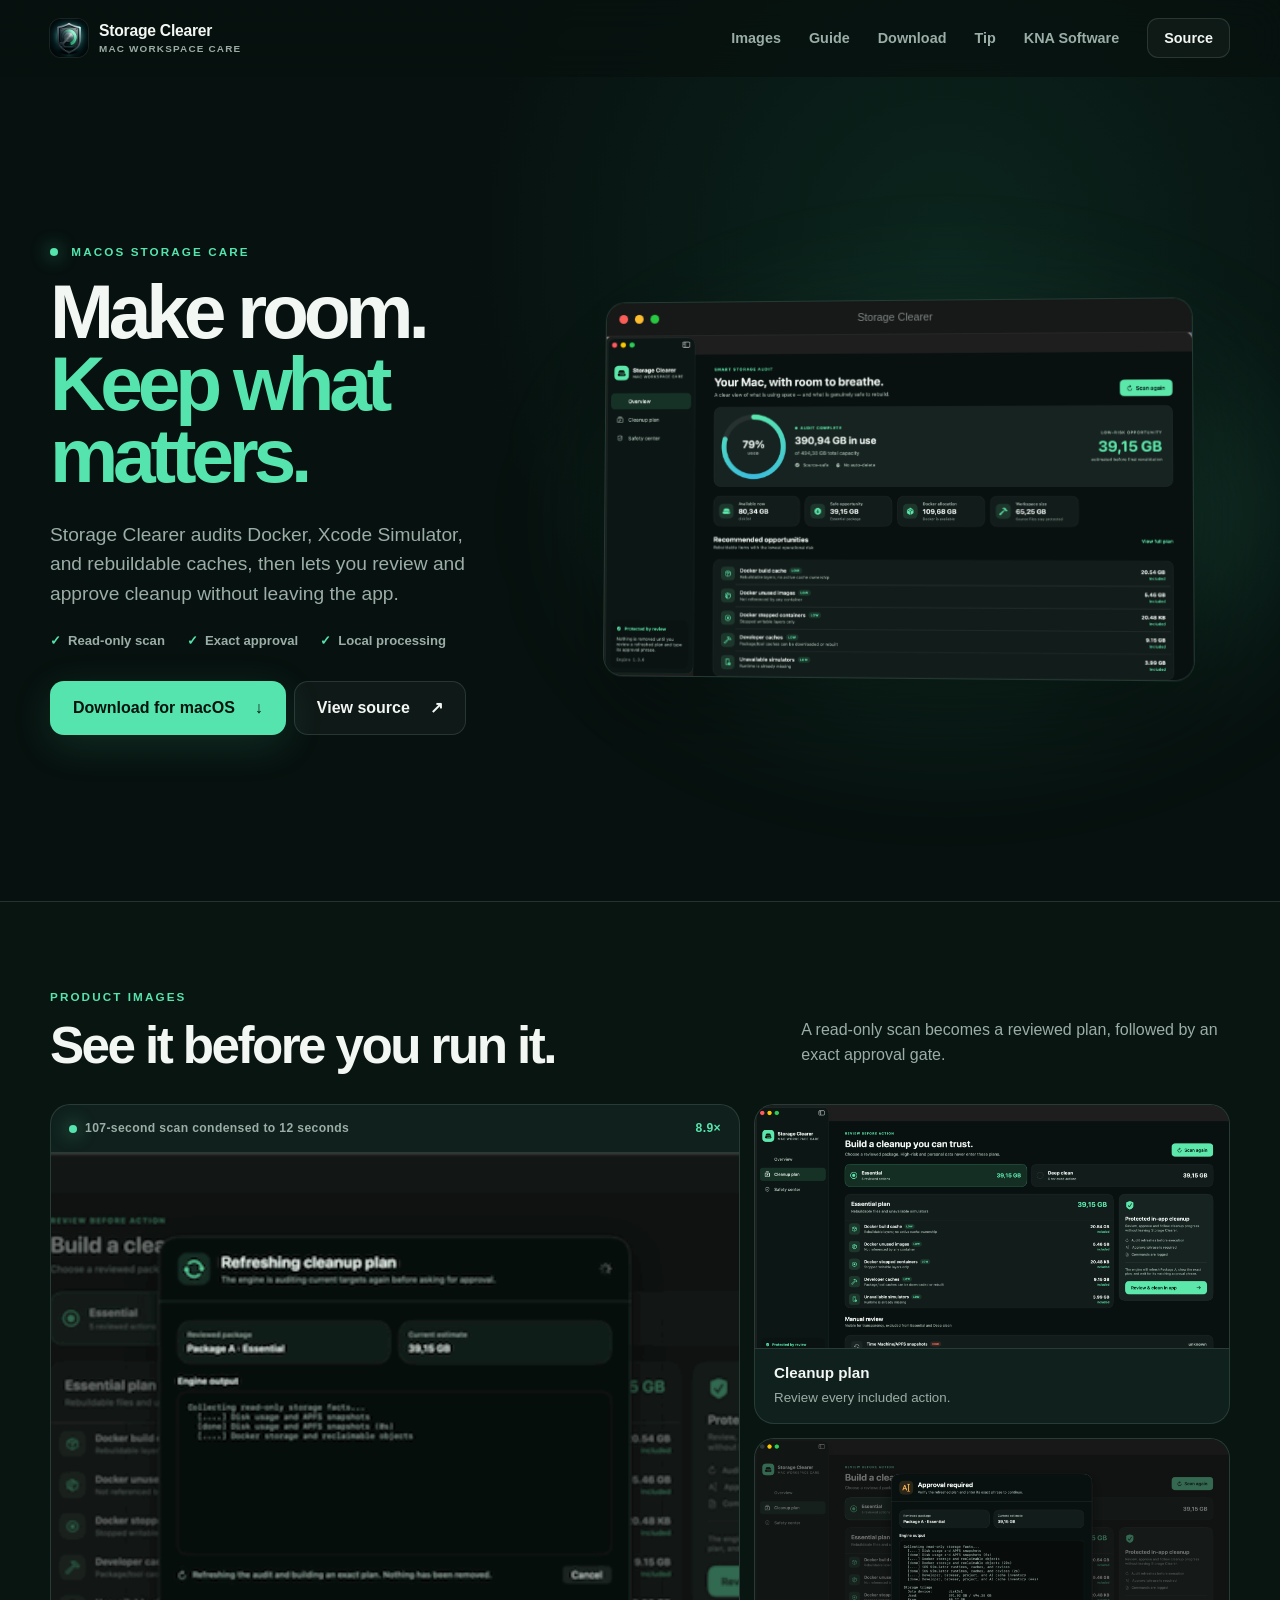
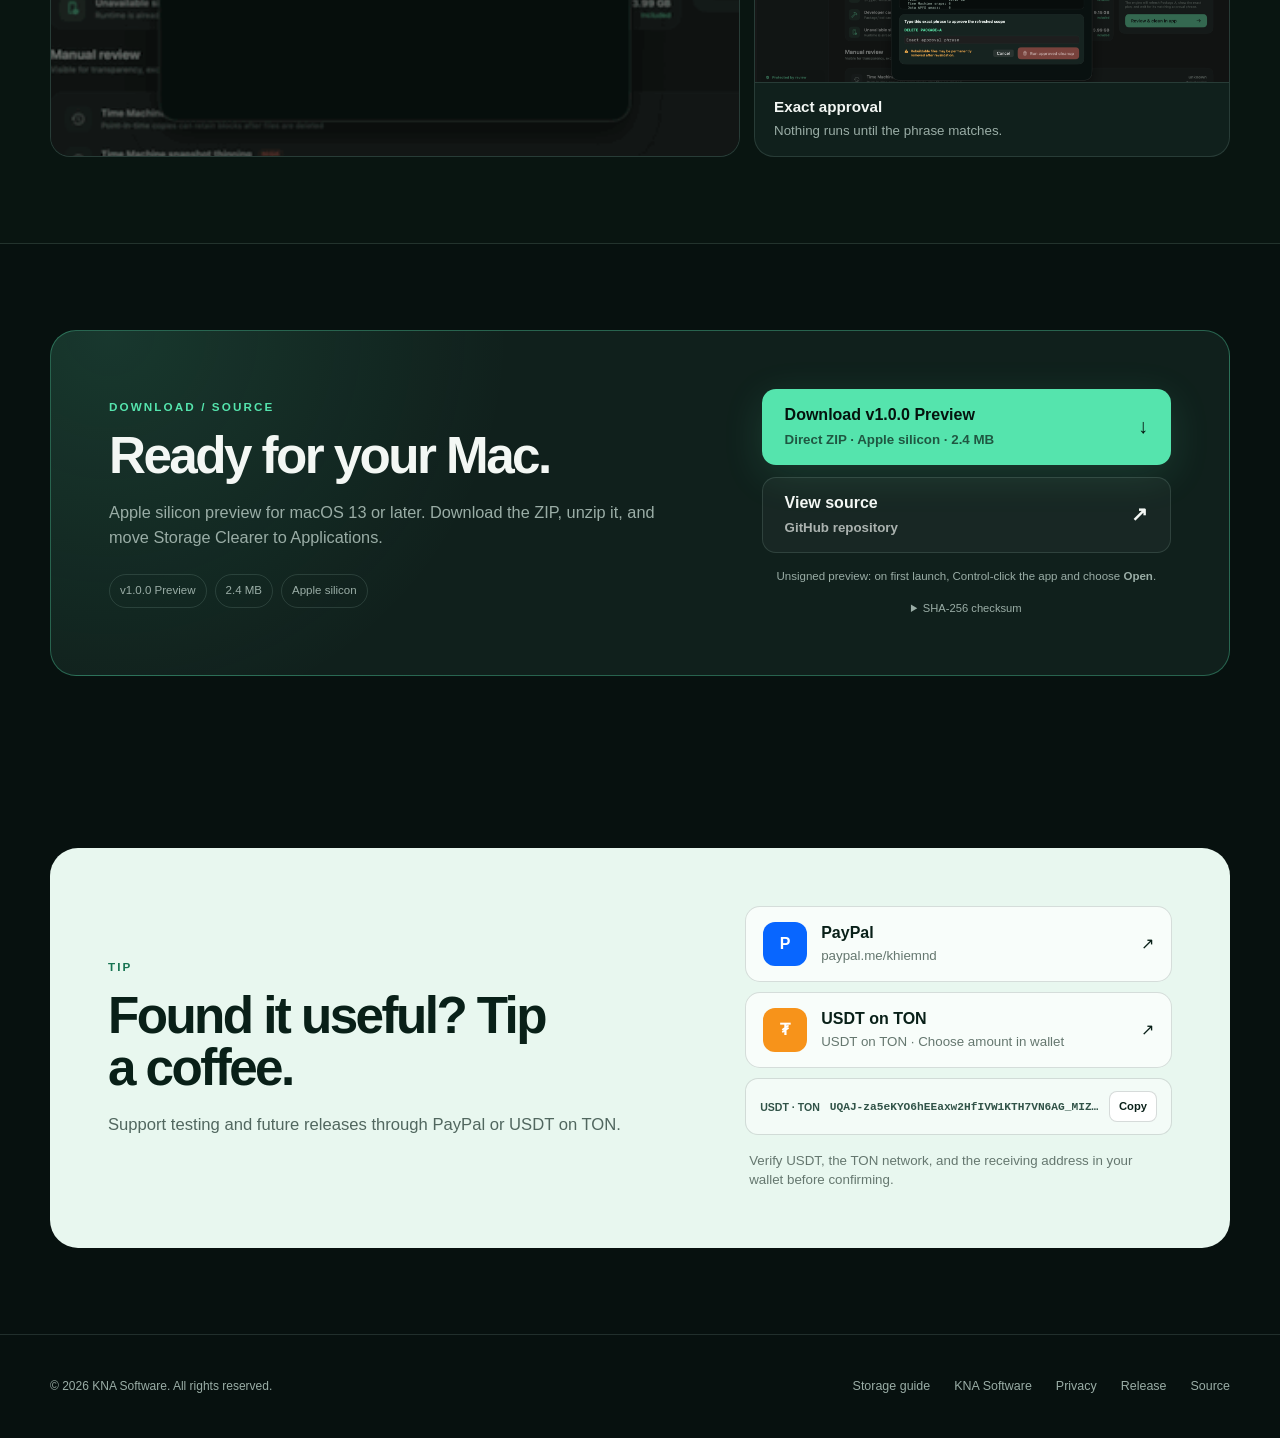
==== commit 06a1ddbc: "feat: add KNA backlinks and guide navigation" ====
--- a/website/index.html
+++ b/website/index.html
@@ -28,6 +28,7 @@
     <link rel="manifest" href="site.webmanifest">
     <link rel="preload" href="assets/overview.png" as="image">
     <link rel="stylesheet" href="styles.css?v=20260827-5">
+    <script src="/analytics.js?v=20260828-1" defer></script>
     <script type="application/ld+json">
       {
         "@context": "https://schema.org",
@@ -84,7 +85,7 @@
         <a class="brand" href="#top" aria-label="Storage Clearer home"><img src="assets/app-icon.png" alt="" width="38" height="38"><span><strong>Storage Clearer</strong><small>Mac workspace care</small></span></a>
         <button class="nav-toggle" type="button" aria-expanded="false" aria-controls="site-menu" data-nav-toggle><span class="sr-only">Open navigation</span><span></span><span></span></button>
         <nav id="site-menu" class="site-menu" aria-label="Main navigation" data-nav-menu>
-          <a href="#images">Images</a><a href="#download">Download</a><a href="#support">Tip</a>
+          <a href="#images">Images</a><a href="guides/docker-xcode-system-data">Guide</a><a href="#download">Download</a><a href="#support">Tip</a><a href="https://knasoftware.com/">KNA Software</a>
           <a class="button button-small button-secondary" href="https://github.com/khiemnd777/storage-clearer" rel="noreferrer">Source</a>
         </nav>
       </div>
@@ -134,7 +135,7 @@
       </section>
     </main>
 
-    <footer class="site-footer"><div class="shell compact-footer"><p>© <span data-year></span> KNA Software. All rights reserved.</p><nav aria-label="Footer navigation"><a href="guides/docker-xcode-system-data.html">Storage guide</a><a href="privacy.html">Privacy</a><a href="https://github.com/khiemnd777/storage-clearer/releases/tag/v1.0.0-preview.1" rel="noreferrer">Release</a><a href="https://github.com/khiemnd777/storage-clearer" rel="noreferrer">Source</a></nav></div></footer>
+    <footer class="site-footer"><div class="shell compact-footer"><p>© <span data-year></span> KNA Software. All rights reserved.</p><nav aria-label="Footer navigation"><a href="guides/docker-xcode-system-data">Storage guide</a><a href="https://knasoftware.com/">KNA Software</a><a href="privacy.html">Privacy</a><a href="https://github.com/khiemnd777/storage-clearer/releases/tag/v1.0.0-preview.1" rel="noreferrer">Release</a><a href="https://github.com/khiemnd777/storage-clearer" rel="noreferrer">Source</a></nav></div></footer>
     <dialog class="lightbox" data-lightbox-dialog><button type="button" aria-label="Close image" data-lightbox-close>×</button><img src="assets/overview.png" alt="" data-lightbox-image></dialog>
   </body>
 </html>
